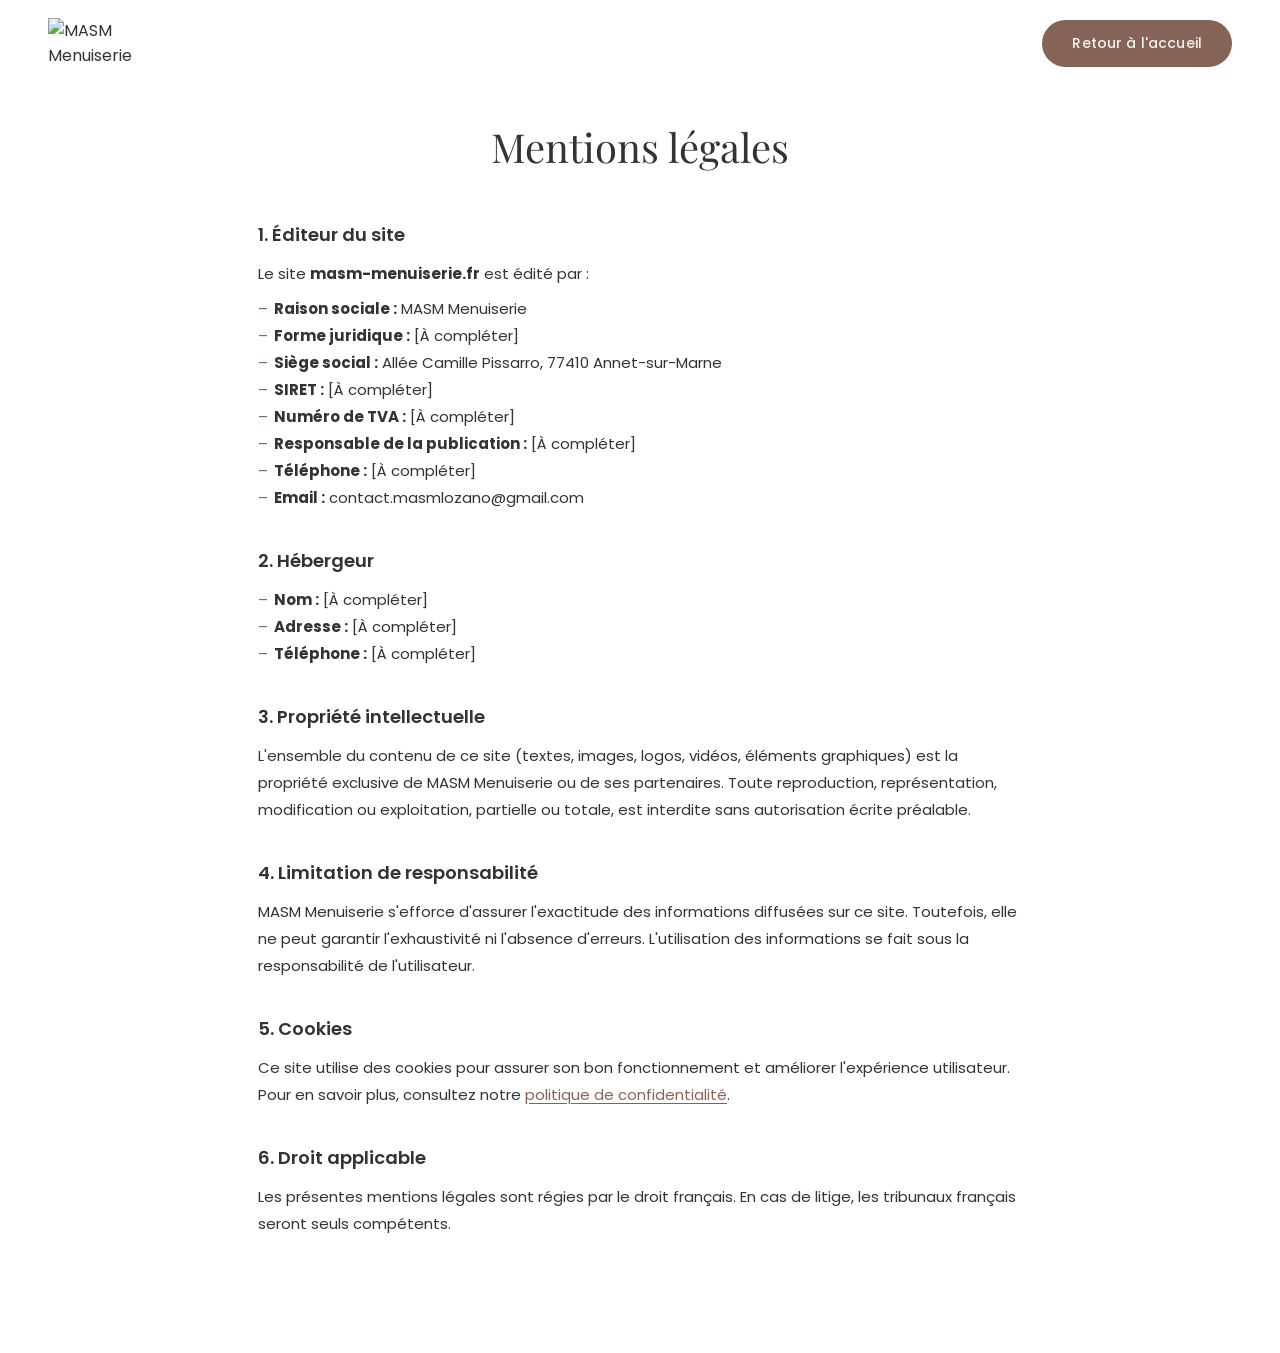
==== mentions-legales.html @ ef2b439e "Initial commit" ====
<!DOCTYPE html>
<html lang="fr">
<head>
  <meta charset="UTF-8">
  <meta name="viewport" content="width=device-width, initial-scale=1.0">
  <title>Mentions légales | MASM Menuiserie</title>
  <link rel="preconnect" href="https://fonts.googleapis.com">
  <link rel="preconnect" href="https://fonts.gstatic.com" crossorigin>
  <link href="https://fonts.googleapis.com/css2?family=Poppins:wght@300;400;500;600&family=Playfair+Display:ital,wght@0,400;0,500;0,600;1,400;1,500&display=swap" rel="stylesheet">
  <link rel="stylesheet" href="style.css">
  <link rel="stylesheet" href="legal.css">
</head>
<body>

  <header class="navbar">
    <nav class="navbar__inner">
      <a href="index.html" class="navbar__logo">
        <img src="assets/images/logo.png" alt="MASM Menuiserie">
      </a>
      <a href="index.html" class="navbar__cta">Retour à l'accueil</a>
    </nav>
  </header>

  <main class="legal">
    <h1 class="legal__title">Mentions légales</h1>

    <section class="legal__section">
      <h2>1. Éditeur du site</h2>
      <p>Le site <strong>masm-menuiserie.fr</strong> est édité par :</p>
      <ul>
        <li><strong>Raison sociale :</strong> MASM Menuiserie</li>
        <li><strong>Forme juridique :</strong> [À compléter]</li>
        <li><strong>Siège social :</strong> Allée Camille Pissarro, 77410 Annet-sur-Marne</li>
        <li><strong>SIRET :</strong> [À compléter]</li>
        <li><strong>Numéro de TVA :</strong> [À compléter]</li>
        <li><strong>Responsable de la publication :</strong> [À compléter]</li>
        <li><strong>Téléphone :</strong> [À compléter]</li>
        <li><strong>Email :</strong> contact.masmlozano@gmail.com</li>
      </ul>
    </section>

    <section class="legal__section">
      <h2>2. Hébergeur</h2>
      <ul>
        <li><strong>Nom :</strong> [À compléter]</li>
        <li><strong>Adresse :</strong> [À compléter]</li>
        <li><strong>Téléphone :</strong> [À compléter]</li>
      </ul>
    </section>

    <section class="legal__section">
      <h2>3. Propriété intellectuelle</h2>
      <p>L'ensemble du contenu de ce site (textes, images, logos, vidéos, éléments graphiques) est la propriété exclusive de MASM Menuiserie ou de ses partenaires. Toute reproduction, représentation, modification ou exploitation, partielle ou totale, est interdite sans autorisation écrite préalable.</p>
    </section>

    <section class="legal__section">
      <h2>4. Limitation de responsabilité</h2>
      <p>MASM Menuiserie s'efforce d'assurer l'exactitude des informations diffusées sur ce site. Toutefois, elle ne peut garantir l'exhaustivité ni l'absence d'erreurs. L'utilisation des informations se fait sous la responsabilité de l'utilisateur.</p>
    </section>

    <section class="legal__section">
      <h2>5. Cookies</h2>
      <p>Ce site utilise des cookies pour assurer son bon fonctionnement et améliorer l'expérience utilisateur. Pour en savoir plus, consultez notre <a href="politique-confidentialite.html">politique de confidentialité</a>.</p>
    </section>

    <section class="legal__section">
      <h2>6. Droit applicable</h2>
      <p>Les présentes mentions légales sont régies par le droit français. En cas de litige, les tribunaux français seront seuls compétents.</p>
    </section>
  </main>

</body>
</html>
---- style.css ----
/* ===== RESET ===== */
*,
*::before,
*::after {
  margin: 0;
  padding: 0;
  box-sizing: border-box;
}

:root {
  --white: #ffffff;
  --cream: #F7F1EB;
  --black: #333333;
  --brown-btn: #856457;
  --brown-btn-hover: #6f5349;
  --brown-dark: #333333;
  --font-body: 'Poppins', -apple-system, sans-serif;
  --font-heading: 'Playfair Display', Georgia, serif;
}

html {
  scroll-behavior: smooth;
}

body {
  font-family: var(--font-body);
  color: var(--black);
  background: var(--white);
  -webkit-font-smoothing: antialiased;
  -moz-osx-font-smoothing: grayscale;
  overflow-x: hidden;
}

a {
  text-decoration: none;
  color: inherit;
}

ul {
  list-style: none;
}

img {
  display: block;
  max-width: 100%;
  height: auto;
}

/* ===== LOGO SWAP ===== */
.logo-dark { display: none; }
.logo-default { display: block; }

body.dark-mode .logo-dark { display: block; }
body.dark-mode .logo-default { display: none; }

/* ===== ACCESSIBILITÉ GLOBALE ===== */

/* Skip link */
.skip-link {
  position: absolute;
  top: -100px;
  left: 24px;
  z-index: 10000;
  padding: 12px 24px;
  background: var(--brown-btn);
  color: var(--cream);
  font-family: var(--font-body);
  font-size: 14px;
  font-weight: 500;
  border-radius: 0 0 10px 10px;
  transition: top 0.3s ease;
}

.skip-link:focus {
  top: 0;
}

/* Focus visible global */
:focus-visible {
  outline: 2px solid var(--brown-btn);
  outline-offset: 3px;
  border-radius: 4px;
}

/* Reduced motion */
body.reduce-motion *,
body.reduce-motion *::before,
body.reduce-motion *::after {
  animation-duration: 0.01ms !important;
  animation-iteration-count: 1 !important;
  transition-duration: 0.01ms !important;
}

/* High contrast */
body.high-contrast {
  background: #000 !important;
  color: #fff !important;
}

body.high-contrast .navbar,
body.high-contrast .footer,
body.high-contrast .devis,
body.high-contrast .methode__card,
body.high-contrast .realisations__card,
body.high-contrast .devis__form,
body.high-contrast .avis__form {
  background: #111 !important;
  border: 1px solid #fff !important;
}

body.high-contrast p,
body.high-contrast h1,
body.high-contrast h2,
body.high-contrast h3,
body.high-contrast li,
body.high-contrast label,
body.high-contrast a:not(.navbar__cta):not(.hero__cta):not(.footer__cta):not(.avis__btn):not(.devis__form-btn) {
  color: #fff !important;
}

body.high-contrast .navbar__cta,
body.high-contrast .hero__cta,
body.high-contrast .footer__cta,
body.high-contrast .avis__btn,
body.high-contrast .devis__form-btn,
body.high-contrast .footer__social {
  background: #fff !important;
  color: #000 !important;
  border-color: #fff !important;
}

body.high-contrast .hero__overlay {
  background: rgba(0, 0, 0, 0.65) !important;
}

/* Dyslexia font */
body.dyslexia-font,
body.dyslexia-font p,
body.dyslexia-font h1,
body.dyslexia-font h2,
body.dyslexia-font h3,
body.dyslexia-font a,
body.dyslexia-font button,
body.dyslexia-font input,
body.dyslexia-font textarea,
body.dyslexia-font label {
  font-family: 'OpenDyslexic', sans-serif !important;
  letter-spacing: 0.04em;
  line-height: 1.85 !important;
  word-spacing: 0.08em;
}

/* Grayscale */
body.grayscale {
  filter: grayscale(100%);
}

/* Dark mode */
body.dark-mode {
  --white: #1c1c1c;
  --cream: #252525;
  --black: #e8e0d8;
  background: #1c1c1c;
  color: #e8e0d8;
}

body.dark-mode .navbar {
  background: #1c1c1c;
  border-bottom: 1px solid #333;
}

body.dark-mode .navbar__links a,
body.dark-mode .navbar__mobile-links a {
  color: #e8e0d8;
}

body.dark-mode .navbar__mobile {
  background: #1c1c1c;
  border-top-color: #333;
}

body.dark-mode .navbar__burger span {
  background: #e8e0d8;
}

body.dark-mode .hero__overlay {
  background: rgba(0, 0, 0, 0.55);
}

body.dark-mode .apropos,
body.dark-mode .realisations,
body.dark-mode .atelier,
body.dark-mode .avis,
body.dark-mode .methode {
  background: #1c1c1c;
}

body.dark-mode .devis {
  background: #252525;
}

body.dark-mode .realisations__card {
  background: #2d2d2d;
}

body.dark-mode .realisations__label {
  color: #e8e0d8;
}

body.dark-mode .methode__card {
  background: #2d2d2d;
}

body.dark-mode .methode__name,
body.dark-mode .methode__desc {
  color: #e8e0d8;
}

body.dark-mode .atelier__text {
  border-color: #444;
}

body.dark-mode .atelier__text p {
  color: #e8e0d8;
}

body.dark-mode .devis__form {
  background: #333;
  box-shadow: 0 4px 24px rgba(0, 0, 0, 0.3);
}

body.dark-mode .devis__form-group input,
body.dark-mode .avis__form-group input,
body.dark-mode .avis__form-group textarea {
  background: #2d2d2d;
  border-color: #444;
  color: #e8e0d8;
}

body.dark-mode .devis__form-group input::placeholder,
body.dark-mode .avis__form-group input::placeholder,
body.dark-mode .avis__form-group textarea::placeholder {
  color: #888;
}

body.dark-mode .devis__form-title,
body.dark-mode .devis__title,
body.dark-mode .devis__desc,
body.dark-mode .devis__form-group label,
body.dark-mode .avis__form-group label {
  color: #e8e0d8;
}

body.dark-mode .avis__form {
  background: #2d2d2d;
}

body.dark-mode .avis__author,
body.dark-mode .avis__message {
  color: #e8e0d8;
}

body.dark-mode .avis__empty p {
  color: #888;
}

body.dark-mode .footer {
  background: #161616;
  border-top: 1px solid #333;
}

body.dark-mode .footer__title,
body.dark-mode .footer__desc,
body.dark-mode .footer__nav a,
body.dark-mode .footer__bottom p {
  color: #e8e0d8;
}

body.dark-mode .footer__bottom {
  border-top-color: #333;
}

body.dark-mode .footer__legal a {
  color: #e8e0d8;
  opacity: 0.6;
}

body.dark-mode .section-title,
body.dark-mode .apropos__text p,
body.dark-mode .apropos__text strong {
  color: #e8e0d8;
}

body.dark-mode .a11y-widget__panel {
  background: #2d2d2d;
  border-left-color: var(--brown-btn);
}

body.dark-mode .a11y-widget__title,
body.dark-mode .a11y-widget__label {
  color: #e8e0d8;
}

body.dark-mode .a11y-widget__btn,
body.dark-mode .a11y-widget__option {
  background: #3a3a3a;
  border-color: #555;
  color: #e8e0d8;
}

body.dark-mode .a11y-widget__reset {
  background: #3a3a3a;
}

body.dark-mode .cookie-banner {
  background: #252525;
  box-shadow: 0 -4px 24px rgba(0, 0, 0, 0.4);
}

body.dark-mode .cookie-banner p {
  color: #e8e0d8;
}

/* Hero : toujours blanc quel que soit le mode */
body.dark-mode .hero__title,
body.dark-mode .hero__subtitle,
body.dark-mode .hero__scroll {
  color: #ffffff !important;
}

/* Boutons : forcer texte clair en dark mode */
body.dark-mode .navbar__cta,
body.dark-mode .hero__cta,
body.dark-mode .footer__cta,
body.dark-mode .avis__btn,
body.dark-mode .devis__form-btn,
body.dark-mode .avis__form-submit,
body.dark-mode .navbar__mobile-cta,
body.dark-mode .footer__social,
body.dark-mode .back-to-top,
body.dark-mode .a11y-widget__toggle,
body.dark-mode .cookie-banner__accept {
  color: #F7F1EB !important;
}

body.dark-mode .cookie-banner__refuse {
  color: #F7F1EB !important;
  border-color: #F7F1EB !important;
}

body.dark-mode .cookie-banner__refuse:hover {
  background: #F7F1EB !important;
  color: #856457 !important;
}

/* prefers-reduced-motion natif */
@media (prefers-reduced-motion: reduce) {
  *, *::before, *::after {
    animation-duration: 0.01ms !important;
    transition-duration: 0.01ms !important;
  }
}

/* ===== PANNEAU ACCESSIBILITÉ ===== */
.a11y-widget {
  position: fixed;
  left: 0;
  top: 50%;
  transform: translateY(-50%);
  z-index: 9000;
  display: flex;
  align-items: flex-start;
}

.a11y-widget__toggle {
  width: 44px;
  height: 44px;
  border-radius: 0 10px 10px 0;
  border: none;
  background: var(--brown-btn);
  color: var(--cream);
  cursor: pointer;
  display: flex;
  align-items: center;
  justify-content: center;
  transition: background 0.25s ease, width 0.25s ease;
  flex-shrink: 0;
  box-shadow: 2px 0 12px rgba(0,0,0,0.15);
}

.a11y-widget__toggle:hover {
  background: var(--brown-btn-hover);
  width: 50px;
}

.a11y-widget__panel {
  background: var(--white);
  border-radius: 0 12px 12px 0;
  padding: 24px 20px;
  box-shadow: 4px 0 24px rgba(0,0,0,0.12);
  min-width: 220px;
  display: none;
  border-left: 3px solid var(--brown-btn);
}

.a11y-widget__panel.open {
  display: block;
}

.a11y-widget__title {
  font-family: var(--font-heading);
  font-size: 18px;
  font-weight: 500;
  color: var(--black);
  margin-bottom: 20px;
  padding-bottom: 12px;
  border-bottom: 1px solid #e8e0d8;
}

.a11y-widget__group {
  margin-bottom: 20px;
}

.a11y-widget__label {
  display: block;
  font-size: 12px;
  font-weight: 600;
  color: #888;
  text-transform: uppercase;
  letter-spacing: 0.08em;
  margin-bottom: 10px;
}

.a11y-widget__row {
  display: flex;
  gap: 8px;
}

.a11y-widget__btn {
  flex: 1;
  padding: 8px;
  border: 1.5px solid #d9d0c8;
  border-radius: 8px;
  background: var(--white);
  color: var(--black);
  font-family: var(--font-body);
  font-weight: 600;
  cursor: pointer;
  transition: all 0.2s ease;
}

.a11y-widget__btn:hover {
  border-color: var(--brown-btn);
  color: var(--brown-btn);
}

.a11y-widget__option {
  display: flex;
  align-items: center;
  gap: 10px;
  width: 100%;
  padding: 10px 12px;
  margin-bottom: 8px;
  border: 1.5px solid #d9d0c8;
  border-radius: 8px;
  background: var(--white);
  color: var(--black);
  font-family: var(--font-body);
  font-size: 13px;
  font-weight: 500;
  cursor: pointer;
  transition: all 0.2s ease;
  text-align: left;
}

.a11y-widget__option:hover {
  border-color: var(--brown-btn);
  color: var(--brown-btn);
}

.a11y-widget__option.active {
  background: var(--brown-btn);
  color: var(--cream);
  border-color: var(--brown-btn);
}

.a11y-widget__option.active svg {
  stroke: var(--cream);
}

.a11y-widget__reset {
  width: 100%;
  padding: 10px;
  border: none;
  border-radius: 8px;
  background: #f0e8e2;
  color: var(--brown-btn);
  font-family: var(--font-body);
  font-size: 13px;
  font-weight: 500;
  cursor: pointer;
  margin-top: 4px;
  transition: background 0.2s ease;
}

.a11y-widget__reset:hover {
  background: #e5d8cf;
}

/* ===== LOADER ===== */
.loader {
  position: fixed;
  inset: 0;
  z-index: 9999;
  background: var(--cream);
  display: flex;
  align-items: center;
  justify-content: center;
  overflow: hidden;
}

.loader.split .loader__left,
.loader.split .loader__right {
  transition: transform 1s cubic-bezier(0.76, 0, 0.24, 1);
}

.loader.split .loader__left {
  transform: translateX(-100%);
}

.loader.split .loader__right {
  transform: translateX(100%);
}

.loader.gone {
  visibility: hidden;
  pointer-events: none;
}

.loader__left,
.loader__right {
  position: absolute;
  top: 0;
  width: 50%;
  height: 100%;
  background: var(--cream);
  z-index: 2;
}

.loader__left { left: 0; }
.loader__right { right: 0; }

.loader__logo {
  position: relative;
  z-index: 3;
  width: 160px;
  height: auto;
  animation: loaderPulse 1.6s ease-in-out infinite;
}

.loader.split .loader__logo {
  animation: loaderLogoOut 0.6s ease forwards;
}

@keyframes loaderPulse {
  0%, 100% { opacity: 0.4; transform: scale(1); }
  50% { opacity: 1; transform: scale(1.05); }
}

@keyframes loaderLogoOut {
  to {
    opacity: 0;
    transform: scale(0.8);
  }
}

/* ===== REVEAL ANIMATIONS ===== */
.reveal {
  opacity: 0;
  transform: translateY(30px);
  transition: opacity 1s cubic-bezier(0.25, 0.46, 0.45, 0.94), transform 1s cubic-bezier(0.25, 0.46, 0.45, 0.94);
}

.reveal.visible {
  opacity: 1;
  transform: translateY(0);
}

.reveal-delay-1 { transition-delay: 0.2s; }
.reveal-delay-2 { transition-delay: 0.4s; }
.reveal-delay-3 { transition-delay: 0.6s; }

.reveal-line {
  opacity: 0;
  width: 0 !important;
  transition: opacity 0.8s ease, width 1.2s cubic-bezier(0.25, 0.46, 0.45, 0.94);
}

.reveal-line.visible {
  opacity: 1;
  width: 100% !important;
  max-width: 380px;
}

/* ===== NAVBAR ===== */
.navbar {
  position: fixed;
  top: 0;
  left: 0;
  right: 0;
  z-index: 100;
  background: var(--white);
  transition: box-shadow 0.4s ease, padding 0.4s ease;
}

.navbar.scrolled {
  box-shadow: 0 1px 20px rgba(0, 0, 0, 0.06);
}

.navbar__inner {
  max-width: 1320px;
  margin: 0 auto;
  display: flex;
  align-items: center;
  justify-content: space-between;
  padding: 18px 48px;
}

.navbar__logo {
  flex-shrink: 0;
}

.navbar__logo img {
  width: 108px;
  height: auto;
  object-fit: contain;
}

.navbar__links {
  display: flex;
  align-items: center;
  gap: 44px;
}

.navbar__links a {
  font-size: 15px;
  font-weight: 500;
  color: var(--brown-dark);
  letter-spacing: 0.01em;
  transition: color 0.25s ease;
  position: relative;
}

.navbar__links a::after {
  content: '';
  position: absolute;
  left: 0;
  bottom: -4px;
  width: 0;
  height: 1.5px;
  background: var(--brown-btn);
  transition: width 0.25s ease;
}

.navbar__links a:hover {
  color: #856457;
}

.navbar__links a:hover::after {
  width: 100%;
}

.navbar__cta {
  display: inline-flex;
  align-items: center;
  justify-content: center;
  padding: 13px 30px;
  border-radius: 100px;
  background: var(--brown-btn);
  color: var(--cream);
  font-size: 14px;
  font-weight: 500;
  letter-spacing: 0.01em;
  transition: background 0.25s ease;
  white-space: nowrap;
}

.navbar__cta:hover {
  background: var(--brown-btn-hover);
}

/* Burger */
.navbar__burger {
  display: none;
  flex-direction: column;
  gap: 5px;
  padding: 8px;
  background: none;
  border: none;
  cursor: pointer;
}

.navbar__burger span {
  display: block;
  width: 24px;
  height: 2px;
  background: var(--brown-dark);
  border-radius: 2px;
  transition: transform 0.3s ease, opacity 0.3s ease;
}

.navbar__burger.active span:nth-child(1) {
  transform: translateY(7px) rotate(45deg);
}

.navbar__burger.active span:nth-child(2) {
  opacity: 0;
}

.navbar__burger.active span:nth-child(3) {
  transform: translateY(-7px) rotate(-45deg);
}

/* Mobile menu */
.navbar__mobile {
  display: none;
  padding: 32px 48px 40px;
  border-top: 1px solid rgba(0, 0, 0, 0.06);
  background: var(--white);
}

.navbar__mobile.active {
  display: block;
}

.navbar__mobile-links {
  display: flex;
  flex-direction: column;
  gap: 28px;
}

.navbar__mobile-links a {
  font-size: 16px;
  font-weight: 500;
  color: var(--brown-dark);
}

.navbar__mobile-cta {
  display: flex;
  align-items: center;
  justify-content: center;
  width: 100%;
  margin-top: 32px;
  padding: 15px 30px;
  border-radius: 100px;
  background: var(--brown-btn);
  color: var(--cream);
  font-size: 15px;
  font-weight: 500;
}

/* ===== HERO ===== */
.hero {
  position: relative;
  display: flex;
  align-items: center;
  justify-content: center;
  height: 100vh;
  height: 100dvh;
  overflow: hidden;
}

.hero__bg {
  position: absolute;
  inset: 0;
  background-image: url('assets/images/hero-bg.jpg');
  background-size: cover;
  background-position: center;
  background-repeat: no-repeat;
  will-change: transform;
  transform: translateZ(0);
  height: 120%;
  top: -10%;
}

.hero__overlay {
  position: absolute;
  inset: 0;
  background: rgba(0, 0, 0, 0.40);
}

.hero__content {
  position: relative;
  z-index: 2;
  text-align: center;
  max-width: 1100px;
  padding: 0 40px;
  padding-top: 88px;
}

.hero__title {
  font-family: var(--font-heading);
  font-size: 48px;
  font-weight: 400;
  font-style: normal;
  line-height: 1.18;
  color: var(--white);
  letter-spacing: -0.01em;
  white-space: nowrap;
}

.hero__subtitle {
  margin-top: 22px;
  font-size: 16px;
  font-weight: 400;
  line-height: 1.75;
  color: rgba(255, 255, 255, 0.88);
  letter-spacing: 0.005em;
}

.hero__cta {
  display: inline-flex;
  align-items: center;
  gap: 10px;
  margin-top: 30px;
  padding: 15px 30px;
  border-radius: 100px;
  background: var(--brown-btn);
  color: var(--cream);
  font-size: 15px;
  font-weight: 500;
  letter-spacing: 0.01em;
  transition: background 0.25s ease;
}

.hero__cta:hover {
  background: var(--brown-btn-hover);
}

.hero__cta svg {
  transition: transform 0.25s ease;
}

.hero__cta:hover svg {
  transform: translateX(4px);
}

/* Scroll indicator */
.hero__scroll {
  position: absolute;
  bottom: 36px;
  left: 50%;
  transform: translateX(-50%);
  z-index: 2;
  color: var(--white);
  opacity: 0.7;
  animation: scrollBounce 2s ease-in-out infinite;
  transition: opacity 0.25s ease;
}

.hero__scroll:hover {
  opacity: 1;
}

@keyframes scrollBounce {
  0%, 100% {
    transform: translateX(-50%) translateY(0);
  }
  50% {
    transform: translateX(-50%) translateY(8px);
  }
}

/* ===== SECTION TITLE ===== */
.section-title {
  font-family: var(--font-heading);
  font-size: 40px;
  font-weight: 400;
  font-style: normal;
  color: var(--brown-dark);
  text-align: center;
  letter-spacing: -0.01em;
  margin-bottom: 48px;
}

/* ===== À PROPOS ===== */
.apropos {
  max-width: 1200px;
  margin: 0 auto;
  padding: 100px 48px 80px;
}

.apropos__text {
  max-width: 1100px;
  margin: 0 auto;
}

.apropos__text p {
  font-size: 16.5px;
  line-height: 1.85;
  color: var(--black);
  letter-spacing: 0.005em;
}

.apropos__text p + p {
  margin-top: 28px;
}

.apropos__text strong {
  font-weight: 600;
}

/* ===== RÉALISATIONS ===== */
.realisations {
  padding: 60px 48px 100px;
}

.realisations__grid {
  display: grid;
  grid-template-columns: repeat(4, 1fr);
  gap: 28px;
  max-width: 1320px;
  margin: 0 auto;
}

.realisations__card {
  display: block;
  border-radius: 12px;
  overflow: hidden;
  background: var(--cream);
  text-decoration: none;
  transition: transform 0.6s cubic-bezier(0.25, 0.46, 0.45, 0.94), box-shadow 0.6s ease;
}

.realisations__card:hover {
  transform: translateY(-3px);
  box-shadow: 0 8px 30px rgba(0, 0, 0, 0.08);
}

.realisations__img {
  aspect-ratio: 4 / 3;
  overflow: hidden;
}

.realisations__img img {
  width: 100%;
  height: 100%;
  object-fit: cover;
  transition: transform 1.2s cubic-bezier(0.25, 0.46, 0.45, 0.94);
}

.realisations__card:hover .realisations__img img {
  transform: scale(1.03);
}

.realisations__label {
  padding: 20px 16px;
  text-align: center;
  font-family: var(--font-body);
  font-size: 20px;
  font-weight: 500;
  color: var(--black);
}

/* ===== AVIS ===== */
.avis {
  padding: 80px 48px 100px;
  text-align: center;
}

.avis__carousel {
  position: relative;
  max-width: 1320px;
  margin: 0 auto 48px;
  padding: 0 60px;
}

.avis__list-wrapper {
  overflow: hidden;
}

.avis__list {
  display: flex;
  gap: 32px;
  transition: transform 0.4s ease;
}

.avis__empty {
  width: 100%;
  padding: 60px 20px;
  text-align: center;
}

.avis__empty p {
  font-size: 16px;
  color: #999;
  line-height: 1.7;
}

.avis__card {
  flex: 0 0 calc(33.333% - 22px);
  position: relative;
  text-align: left;
  padding: 32px 28px;
}

.avis__card::after {
  content: '\201D';
  position: absolute;
  top: 20px;
  right: 24px;
  font-family: Georgia, serif;
  font-size: 64px;
  color: #d4c8be;
  line-height: 1;
}

.avis__author {
  font-family: var(--font-body);
  font-size: 16px;
  font-weight: 600;
  color: var(--black);
  margin-bottom: 8px;
}

.avis__stars {
  display: flex;
  gap: 2px;
  margin-bottom: 16px;
}

.avis__stars span {
  font-size: 20px;
  color: #e5a100;
}

.avis__stars span.empty {
  color: #d9d0c8;
}

.avis__message {
  font-size: 15px;
  line-height: 1.7;
  color: var(--black);
}

/* Arrows */
.avis__arrow {
  position: absolute;
  top: 50%;
  transform: translateY(-50%);
  width: 44px;
  height: 44px;
  border-radius: 50%;
  border: none;
  background: var(--brown-btn);
  color: var(--cream);
  cursor: pointer;
  display: flex;
  align-items: center;
  justify-content: center;
  transition: background 0.25s ease;
  z-index: 2;
  flex-shrink: 0;
}

.avis__arrow:hover {
  background: var(--brown-btn-hover);
}

.avis__arrow--left {
  left: 0;
}

.avis__arrow--right {
  right: 0;
}

/* CTA */
.avis__btn {
  display: inline-flex;
  align-items: center;
  justify-content: center;
  padding: 15px 40px;
  border-radius: 100px;
  border: none;
  background: var(--brown-btn);
  color: var(--cream);
  font-family: var(--font-body);
  font-size: 15px;
  font-weight: 500;
  cursor: pointer;
  transition: background 0.25s ease;
}

.avis__btn:hover {
  background: var(--brown-btn-hover);
}

/* Form */
.avis__form-wrapper {
  max-width: 600px;
  margin: 32px auto 0;
}

.avis__form {
  background: var(--cream);
  border-radius: 16px;
  padding: 36px 32px;
  text-align: left;
}

.avis__form-row {
  display: flex;
  gap: 20px;
}

.avis__form-group {
  flex: 1;
  margin-bottom: 20px;
}

.avis__form-group label {
  display: block;
  font-size: 14px;
  font-weight: 500;
  color: var(--black);
  margin-bottom: 8px;
}

.avis__form-group input,
.avis__form-group textarea {
  width: 100%;
  padding: 14px 16px;
  border: 1px solid #d9d0c8;
  border-radius: 10px;
  font-family: var(--font-body);
  font-size: 14px;
  color: var(--black);
  background: var(--white);
  outline: none;
  resize: vertical;
  transition: border-color 0.25s ease;
}

.avis__form-group input:focus,
.avis__form-group textarea:focus {
  border-color: var(--brown-btn);
}

.avis__form-group input::placeholder,
.avis__form-group textarea::placeholder {
  color: #a8a09a;
}

.avis__stars-input {
  display: flex;
  gap: 4px;
  padding-top: 8px;
}

.avis__stars-input span {
  font-size: 28px;
  color: #d9d0c8;
  cursor: pointer;
  transition: color 0.15s ease;
}

.avis__stars-input span.active {
  color: #e5a100;
}

.avis__form-submit {
  width: 100%;
  padding: 14px;
  border: none;
  border-radius: 10px;
  background: var(--brown-btn);
  color: var(--cream);
  font-family: var(--font-body);
  font-size: 15px;
  font-weight: 500;
  cursor: pointer;
  transition: background 0.25s ease;
}

.avis__form-submit:hover {
  background: var(--brown-btn-hover);
}

/* ===== MÉTHODE ===== */
.methode {
  background: var(--white);
  padding: 80px 48px 100px;
}

.methode__grid {
  display: grid;
  grid-template-columns: repeat(3, 1fr);
  gap: 28px;
  max-width: 1320px;
  margin: 0 auto;
}

.methode__card {
  background: var(--cream);
  border-radius: 16px;
  overflow: hidden;
}

.methode__img {
  overflow: hidden;
}

.methode__img img {
  width: 100%;
  height: auto;
  display: block;
}

.methode__body {
  padding: 28px 24px 36px;
  text-align: center;
}

.methode__number {
  display: block;
  font-family: var(--font-heading);
  font-size: 42px;
  font-weight: 400;
  color: #b8a08e;
  margin-bottom: 10px;
}

.methode__name {
  font-family: var(--font-body);
  font-size: 17px;
  font-weight: 600;
  color: var(--black);
  margin-bottom: 14px;
}

.methode__desc {
  font-size: 14.5px;
  line-height: 1.75;
  color: #555;
}

/* ===== DEVIS ===== */
.devis {
  background: var(--cream);
  padding: 100px 48px;
}

.devis__inner {
  display: flex;
  align-items: center;
  gap: 60px;
  max-width: 1320px;
  margin: 0 auto;
}

.devis__left {
  flex: 1;
}

.devis__title {
  font-family: var(--font-heading);
  font-size: 36px;
  font-weight: 400;
  color: var(--black);
  line-height: 1.2;
}

.devis__line {
  width: 100%;
  max-width: 380px;
  height: 2px;
  background: var(--brown-btn);
  margin-top: 24px;
}

.devis__desc {
  margin-top: 28px;
  font-size: 16px;
  line-height: 1.8;
  color: var(--black);
}

.devis__right {
  flex: 0 0 50%;
  max-width: 50%;
}

.devis__form {
  background: var(--white);
  border-radius: 16px;
  padding: 44px 40px;
  box-shadow: 0 4px 24px rgba(0, 0, 0, 0.06);
}

.devis__form-title {
  font-family: var(--font-heading);
  font-size: 28px;
  font-weight: 600;
  color: var(--black);
  margin-bottom: 28px;
}

.devis__form-row {
  display: flex;
  gap: 20px;
}

.devis__form-group {
  flex: 1;
  margin-bottom: 20px;
}

.devis__form-group label {
  display: block;
  font-size: 14px;
  font-weight: 500;
  color: var(--black);
  margin-bottom: 8px;
}

.devis__form-group input {
  width: 100%;
  padding: 14px 16px;
  border: 1px solid #d9d0c8;
  border-radius: 10px;
  font-family: var(--font-body);
  font-size: 14px;
  color: var(--black);
  background: var(--white);
  outline: none;
  transition: border-color 0.25s ease;
}

.devis__form-group input::placeholder {
  color: #a8a09a;
}

.devis__form-group input:focus {
  border-color: var(--brown-btn);
}

.devis__form-btn {
  width: 100%;
  padding: 16px;
  border: none;
  border-radius: 100px;
  background: var(--brown-btn);
  color: var(--cream);
  font-family: var(--font-body);
  font-size: 16px;
  font-weight: 500;
  cursor: pointer;
  transition: background 0.25s ease;
  margin-top: 4px;
}

.devis__form-btn:hover {
  background: var(--brown-btn-hover);
}

.devis__form-success {
  text-align: center;
  margin-top: 16px;
  font-size: 14px;
  color: #4a7c59;
  font-weight: 500;
}

/* ===== L'ATELIER ===== */
.atelier {
  padding: 80px 48px 100px;
}

.atelier__inner {
  display: flex;
  align-items: center;
  gap: 64px;
  max-width: 1320px;
  margin: 0 auto;
}

.atelier__image {
  flex: 0 0 52%;
  max-width: 52%;
}

.atelier__image img {
  width: 100%;
  height: auto;
  display: block;
  border-radius: 62% 38% 44% 56% / 48% 32% 68% 52%;
  transition: border-radius 3s cubic-bezier(0.25, 0.46, 0.45, 0.94);
}

.atelier__image:hover img {
  border-radius: 38% 62% 56% 44% / 52% 68% 32% 48%;
}

.atelier__text {
  flex: 1;
  border-top: 1px solid #d9d0c8;
  border-bottom: 1px solid #d9d0c8;
  padding: 40px 0;
}

.atelier__text p {
  font-size: 16px;
  line-height: 1.85;
  color: var(--black);
}

.atelier__text strong {
  font-weight: 600;
}

/* ===== FOOTER ===== */
.footer {
  background: var(--cream);
  padding: 80px 48px 60px;
}

.footer__inner {
  display: grid;
  grid-template-columns: 1.2fr 0.8fr 1.2fr 0.8fr;
  gap: 48px;
  max-width: 1320px;
  margin: 0 auto;
  text-align: center;
}

.footer__logo {
  width: 140px;
  height: auto;
  margin: 0 auto 24px;
}

.footer__desc {
  font-size: 14px;
  line-height: 1.7;
  color: var(--black);
  opacity: 0.7;
  margin-bottom: 28px;
}

.footer__cta {
  display: inline-flex;
  align-items: center;
  justify-content: center;
  padding: 12px 28px;
  border-radius: 100px;
  border: 1.5px solid var(--brown-btn);
  background: var(--brown-btn);
  color: var(--cream);
  font-family: var(--font-body);
  font-size: 14px;
  font-weight: 500;
  transition: background 0.25s ease, border-color 0.25s ease;
}

.footer__cta:hover {
  background: var(--brown-btn-hover);
  border-color: var(--brown-btn-hover);
}

.footer__title {
  font-family: var(--font-heading);
  font-size: 22px;
  font-weight: 500;
  color: var(--black);
  margin-bottom: 28px;
}

.footer__nav ul {
  display: flex;
  flex-direction: column;
  align-items: center;
  gap: 16px;
}

.footer__nav a {
  font-size: 15px;
  color: var(--black);
  text-decoration: underline;
  text-underline-offset: 3px;
  transition: color 0.25s ease;
}

.footer__nav a:hover {
  color: var(--brown-btn);
}

.footer__map iframe {
  width: 100%;
  height: 160px;
  border: 0;
  border-radius: 10px;
}

.footer__socials {
  display: flex;
  justify-content: center;
  gap: 16px;
}

.footer__social {
  display: flex;
  align-items: center;
  justify-content: center;
  width: 52px;
  height: 52px;
  border-radius: 50%;
  background: var(--brown-btn);
  color: var(--cream);
  transition: background 0.25s ease;
}

.footer__social:hover {
  background: var(--brown-btn-hover);
}

/* Footer bottom */
.footer__bottom {
  max-width: 1320px;
  margin: 48px auto 0;
  padding-top: 28px;
  border-top: 1px solid rgba(0, 0, 0, 0.1);
  display: flex;
  justify-content: space-between;
  align-items: center;
}

.footer__bottom p {
  font-size: 13px;
  color: var(--black);
  opacity: 0.5;
}

.footer__legal {
  display: flex;
  gap: 8px;
  align-items: center;
}

.footer__legal a {
  font-size: 13px;
  color: var(--black);
  opacity: 0.5;
  text-decoration: underline;
  text-underline-offset: 2px;
  transition: opacity 0.25s ease;
}

.footer__legal a:hover {
  opacity: 1;
}

.footer__legal span {
  font-size: 13px;
  color: var(--black);
  opacity: 0.3;
}

/* ===== BACK TO TOP ===== */
.back-to-top {
  position: fixed;
  bottom: 32px;
  right: 32px;
  z-index: 90;
  width: 48px;
  height: 48px;
  border-radius: 50%;
  background: var(--brown-btn);
  color: var(--cream);
  display: flex;
  align-items: center;
  justify-content: center;
  opacity: 0;
  pointer-events: none;
  transition: opacity 0.3s ease, background 0.25s ease;
}

.back-to-top.visible {
  opacity: 1;
  pointer-events: auto;
}

.back-to-top:hover {
  background: var(--brown-btn-hover);
}

/* ===== COOKIE BANNER ===== */
.cookie-banner {
  position: fixed;
  bottom: 0;
  left: 0;
  right: 0;
  z-index: 200;
  background: var(--white);
  box-shadow: 0 -4px 24px rgba(0, 0, 0, 0.1);
  padding: 20px 48px;
  display: flex;
  align-items: center;
  justify-content: space-between;
  gap: 24px;
}

.cookie-banner.hidden {
  display: none;
}

.cookie-banner p {
  font-size: 14px;
  line-height: 1.6;
  color: var(--black);
  flex: 1;
}

.cookie-banner a {
  color: #856457;
  text-decoration: underline;
  text-underline-offset: 2px;
}

.cookie-banner__actions {
  display: flex;
  gap: 12px;
  flex-shrink: 0;
}

.cookie-banner__accept {
  padding: 10px 24px;
  border: none;
  border-radius: 100px;
  background: var(--brown-btn);
  color: var(--cream);
  font-family: var(--font-body);
  font-size: 14px;
  font-weight: 500;
  cursor: pointer;
  transition: background 0.25s ease;
}

.cookie-banner__accept:hover {
  background: var(--brown-btn-hover);
}

.cookie-banner__refuse {
  padding: 10px 24px;
  border: 1.5px solid var(--brown-btn);
  border-radius: 100px;
  background: transparent;
  color: var(--brown-btn);
  font-family: var(--font-body);
  font-size: 14px;
  font-weight: 500;
  cursor: pointer;
  transition: background 0.25s ease, color 0.25s ease;
}

.cookie-banner__refuse:hover {
  background: var(--brown-btn);
  color: var(--cream);
}

/* ===== RESPONSIVE — TABLETTE (1080px) ===== */
@media (max-width: 1080px) {
  .navbar__links { display: none; }
  .navbar__cta { display: none; }
  .navbar__burger { display: flex; }

  .hero__title { font-size: 40px; }

  .realisations__grid {
    grid-template-columns: repeat(2, 1fr);
    gap: 20px;
  }

  .atelier__inner { gap: 40px; }
  .atelier__image { flex: 0 0 48%; max-width: 48%; }

  .methode__grid {
    gap: 20px;
  }

  .footer__inner {
    grid-template-columns: 1fr 1fr;
    gap: 40px;
  }

  .avis__card {
    flex: 0 0 calc(50% - 16px);
  }
}

/* ===== RESPONSIVE — TABLETTE PETITE (768px) ===== */
@media (max-width: 768px) {
  /* Navbar */
  .navbar__inner { padding: 14px 24px; }
  .navbar__mobile { padding: 28px 24px 36px; }
  .navbar__logo img { width: 90px; }

  /* Hero */
  .hero__content { padding: 0 24px; padding-top: 70px; }
  .hero__title { font-size: 32px; white-space: normal; }
  .hero__subtitle { font-size: 15px; }
  .hero__cta { font-size: 14px; padding: 13px 24px; }
  .hero__scroll { bottom: 24px; }

  /* Sections */
  .section-title { font-size: 30px; margin-bottom: 32px; }

  .apropos { padding: 64px 24px 56px; }
  .apropos__text p { font-size: 15px; line-height: 1.75; }

  /* Réalisations */
  .realisations { padding: 48px 24px 64px; }
  .realisations__grid { gap: 16px; }
  .realisations__label { font-size: 16px; padding: 14px 12px; }

  /* Atelier */
  .atelier { padding: 56px 24px 64px; }
  .atelier__inner { flex-direction: column; gap: 36px; }
  .atelier__image { flex: none; max-width: 80%; margin: 0 auto; }
  .atelier__text { padding: 28px 0; }
  .atelier__text p { font-size: 15px; }

  /* Devis */
  .devis { padding: 56px 24px; }
  .devis__inner { flex-direction: column; gap: 36px; }
  .devis__right { flex: none; max-width: 100%; width: 100%; }
  .devis__title { font-size: 28px; }
  .devis__desc { font-size: 15px; }
  .devis__form { padding: 28px 24px; }
  .devis__form-title { font-size: 24px; margin-bottom: 20px; }
  .devis__form-row { flex-direction: column; gap: 0; }
  .devis__line { max-width: 100%; }

  /* Méthode */
  .methode { padding: 56px 24px 64px; }
  .methode__grid {
    grid-template-columns: 1fr;
    gap: 24px;
    max-width: 480px;
    margin: 0 auto;
  }

  /* Avis */
  .avis { padding: 56px 24px 64px; }
  .avis__card { flex: 0 0 calc(100% - 16px); }
  .avis__form-wrapper { margin: 24px 16px 0; }
  .avis__form { padding: 24px 20px; }
  .avis__form-row { flex-direction: column; gap: 0; }
  .avis__arrow { width: 38px; height: 38px; }

  /* Footer */
  .footer { padding: 56px 24px 40px; }
  .footer__inner { grid-template-columns: 1fr 1fr; gap: 36px; }
  .footer__logo { width: 120px; }
  .footer__title { font-size: 20px; margin-bottom: 20px; }
  .footer__bottom { flex-direction: column; gap: 8px; text-align: center; }

  /* Cookie / Back to top */
  .cookie-banner { flex-direction: column; padding: 16px 24px; text-align: center; gap: 16px; }
  .back-to-top { width: 42px; height: 42px; bottom: 24px; right: 24px; }
}

/* ===== RESPONSIVE — MOBILE (480px) ===== */
@media (max-width: 480px) {
  /* Hero */
  .hero__title { font-size: 26px; }
  .hero__subtitle { font-size: 13px; line-height: 1.7; }
  .hero__cta { font-size: 13px; padding: 12px 22px; gap: 8px; }
  .hero__cta svg { width: 16px; height: 16px; }

  /* Sections */
  .section-title { font-size: 26px; margin-bottom: 28px; }

  .apropos { padding: 48px 20px 44px; }
  .apropos__text p { font-size: 14px; }

  /* Réalisations */
  .realisations { padding: 40px 20px 56px; }
  .realisations__grid { grid-template-columns: 1fr; gap: 20px; }
  .realisations__label { font-size: 17px; padding: 16px 12px; }

  /* Atelier */
  .atelier { padding: 48px 20px 56px; }
  .atelier__image { max-width: 100%; }

  /* Devis */
  .devis { padding: 48px 20px; }
  .devis__title { font-size: 24px; }
  .devis__form { padding: 24px 20px; }
  .devis__form-title { font-size: 22px; }

  /* Méthode */
  .methode { padding: 48px 20px 56px; }
  .methode__body { padding: 24px 20px 28px; }
  .methode__number { font-size: 36px; }
  .methode__name { font-size: 16px; }
  .methode__desc { font-size: 13.5px; }

  /* Avis */
  .avis { padding: 48px 20px 56px; }
  .avis__btn { padding: 13px 32px; font-size: 14px; }
  .avis__arrow--left { left: 0; }
  .avis__arrow--right { right: 0; }

  /* Footer */
  .footer { padding: 48px 20px 36px; }
  .footer__inner { grid-template-columns: 1fr; gap: 32px; }
  .footer__logo { width: 110px; }
  .footer__desc { font-size: 13px; }
  .footer__cta { font-size: 13px; padding: 10px 24px; }
  .footer__title { font-size: 18px; margin-bottom: 16px; }
  .footer__nav a { font-size: 14px; }
  .footer__nav ul { gap: 12px; }
  .footer__social { width: 46px; height: 46px; }
  .footer__social svg { width: 18px; height: 18px; }
  .footer__map iframe { height: 140px; }
  .footer__bottom { margin-top: 32px; padding-top: 20px; }
  .footer__legal a, .footer__bottom p { font-size: 12px; }

  /* Cookie */
  .cookie-banner { padding: 16px 20px; }
  .cookie-banner p { font-size: 13px; }
  .cookie-banner__accept, .cookie-banner__refuse { padding: 8px 20px; font-size: 13px; }
  .back-to-top { width: 38px; height: 38px; bottom: 20px; right: 16px; }
  .back-to-top svg { width: 16px; height: 16px; }
}
---- legal.css ----
.legal {
  max-width: 860px;
  margin: 0 auto;
  padding: 120px 48px 80px;
}

.legal__title {
  font-family: var(--font-heading);
  font-size: 40px;
  font-weight: 400;
  color: var(--black);
  margin-bottom: 48px;
  text-align: center;
}

.legal__section {
  margin-bottom: 36px;
}

.legal__section h2 {
  font-family: var(--font-body);
  font-size: 18px;
  font-weight: 600;
  color: var(--black);
  margin-bottom: 12px;
}

.legal__section p {
  font-size: 15px;
  line-height: 1.8;
  color: var(--black);
  margin-bottom: 8px;
}

.legal__section ul {
  list-style: none;
  padding: 0;
  margin-bottom: 8px;
}

.legal__section li {
  font-size: 15px;
  line-height: 1.8;
  color: var(--black);
  padding-left: 16px;
  position: relative;
}

.legal__section li::before {
  content: '–';
  position: absolute;
  left: 0;
  color: #856457;
}

.legal__section a {
  color: #856457;
  text-decoration: underline;
  text-underline-offset: 3px;
}

.legal__section a:hover {
  color: #6f5349;
}

@media (max-width: 768px) {
  .legal {
    padding: 100px 24px 60px;
  }

  .legal__title {
    font-size: 30px;
  }
}
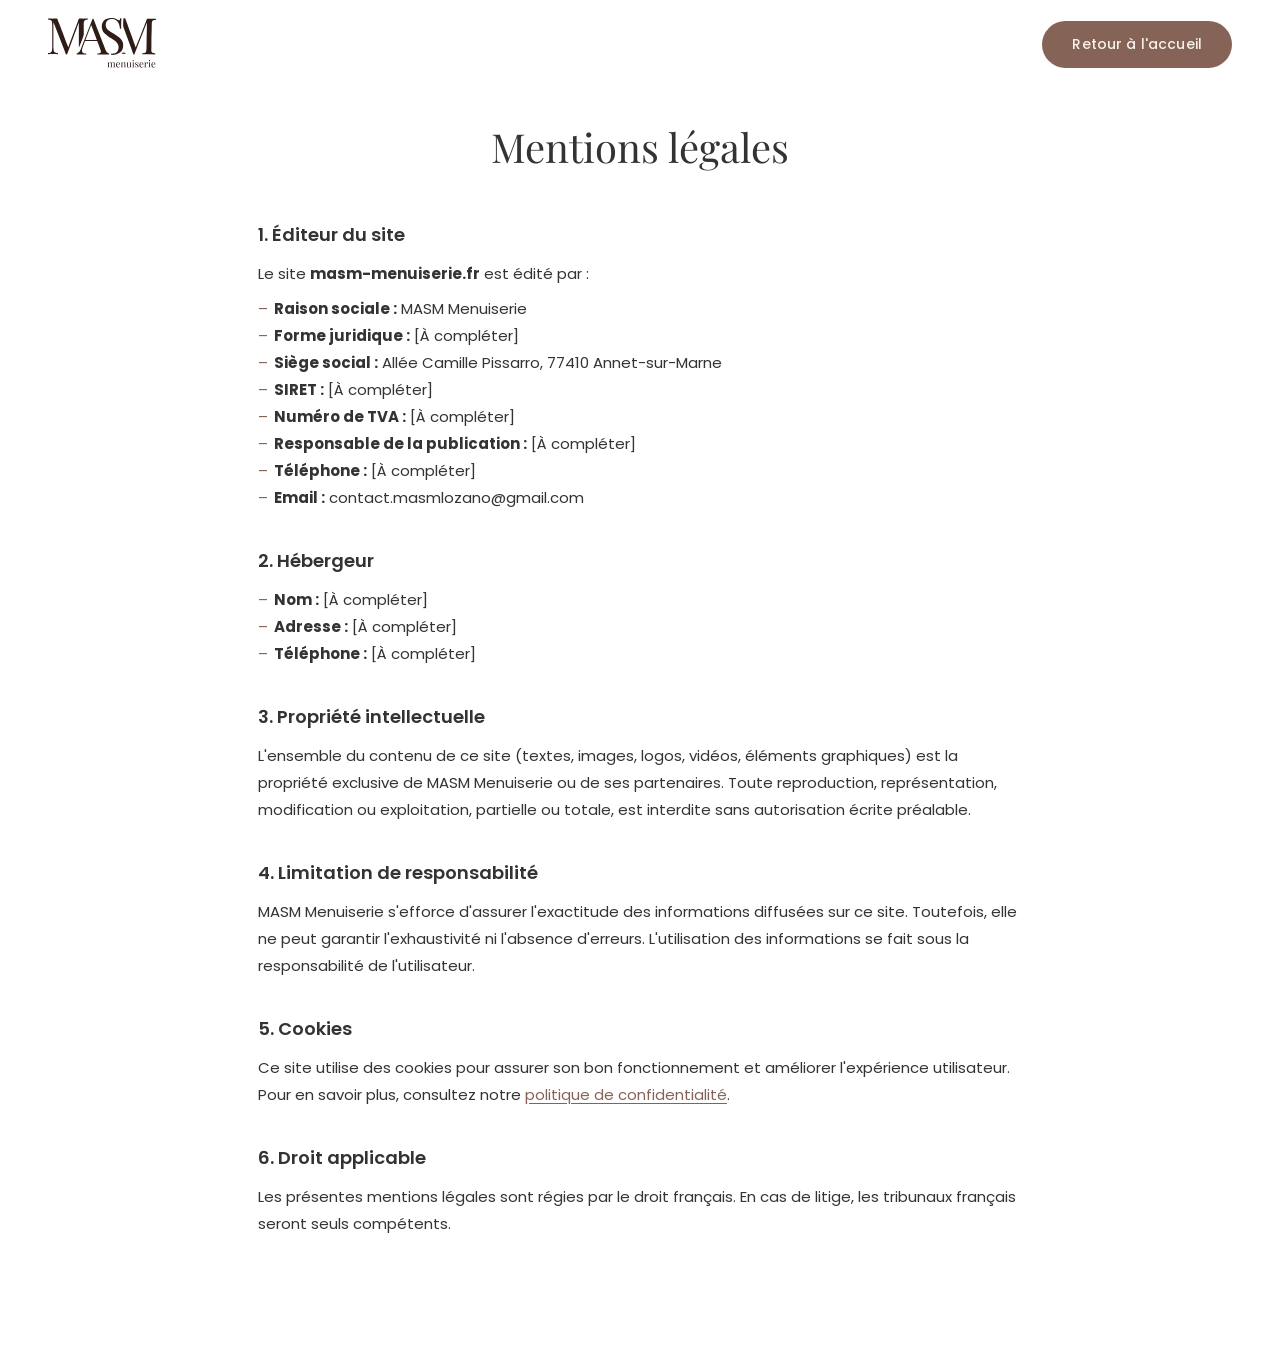
==== commit 18190b5e: "Fix case-sensitive asset paths breaking image loading on Vercel" ====
--- a/mentions-legales.html
+++ b/mentions-legales.html
@@ -15,7 +15,7 @@
   <header class="navbar">
     <nav class="navbar__inner">
       <a href="index.html" class="navbar__logo">
-        <img src="assets/images/logo.png" alt="MASM Menuiserie">
+        <img src="assets/images/logo/Logo-DarkBrown.svg" alt="MASM Menuiserie">
       </a>
       <a href="index.html" class="navbar__cta">Retour à l'accueil</a>
     </nav>
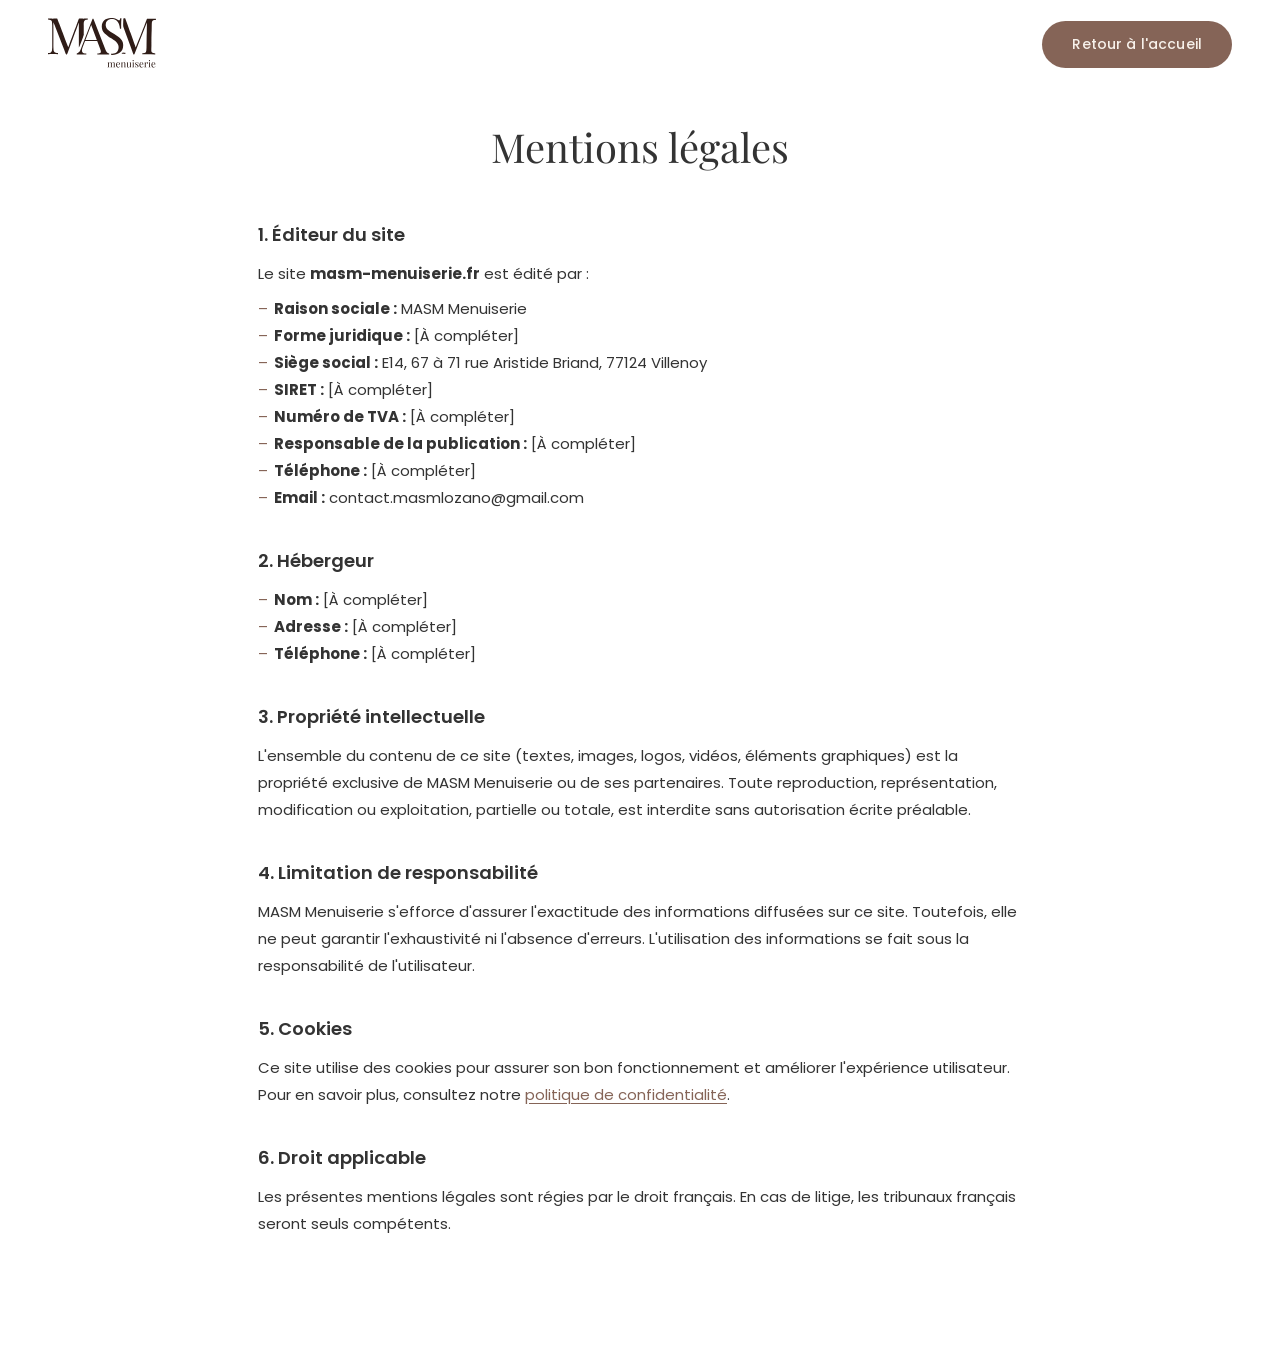
==== commit da78b3c2: "adresse" ====
--- a/mentions-legales.html
+++ b/mentions-legales.html
@@ -4,6 +4,7 @@
   <meta charset="UTF-8">
   <meta name="viewport" content="width=device-width, initial-scale=1.0">
   <title>Mentions légales | MASM Menuiserie</title>
+  <link rel="icon" type="image/svg+xml" href="assets/images/logo/FAVICON.svg?v=2">
   <link rel="preconnect" href="https://fonts.googleapis.com">
   <link rel="preconnect" href="https://fonts.gstatic.com" crossorigin>
   <link href="https://fonts.googleapis.com/css2?family=Poppins:wght@300;400;500;600&family=Playfair+Display:ital,wght@0,400;0,500;0,600;1,400;1,500&display=swap" rel="stylesheet">
@@ -30,7 +31,7 @@
       <ul>
         <li><strong>Raison sociale :</strong> MASM Menuiserie</li>
         <li><strong>Forme juridique :</strong> [À compléter]</li>
-        <li><strong>Siège social :</strong> Allée Camille Pissarro, 77410 Annet-sur-Marne</li>
+        <li><strong>Siège social :</strong> E14, 67 à 71 rue Aristide Briand, 77124 Villenoy</li>
         <li><strong>SIRET :</strong> [À compléter]</li>
         <li><strong>Numéro de TVA :</strong> [À compléter]</li>
         <li><strong>Responsable de la publication :</strong> [À compléter]</li>
--- a/style.css
+++ b/style.css
@@ -353,14 +353,6 @@
   color: #856457 !important;
 }
 
-/* prefers-reduced-motion natif */
-@media (prefers-reduced-motion: reduce) {
-  *, *::before, *::after {
-    animation-duration: 0.01ms !important;
-    transition-duration: 0.01ms !important;
-  }
-}
-
 /* ===== PANNEAU ACCESSIBILITÉ ===== */
 .a11y-widget {
   position: fixed;
@@ -577,8 +569,8 @@
 /* ===== REVEAL ANIMATIONS ===== */
 .reveal {
   opacity: 0;
-  transform: translateY(30px);
-  transition: opacity 1s cubic-bezier(0.25, 0.46, 0.45, 0.94), transform 1s cubic-bezier(0.25, 0.46, 0.45, 0.94);
+  transform: translateY(12px);
+  transition: opacity 1.2s cubic-bezier(0.33, 1, 0.68, 1), transform 1.2s cubic-bezier(0.33, 1, 0.68, 1);
 }
 
 .reveal.visible {
@@ -936,6 +928,10 @@
   transform: translateY(-3px);
   box-shadow: 0 8px 30px rgba(0, 0, 0, 0.08);
 }
+
+.realisations__card.reveal:nth-child(4n+2) { transition-delay: 0.12s; }
+.realisations__card.reveal:nth-child(4n+3) { transition-delay: 0.24s; }
+.realisations__card.reveal:nth-child(4n) { transition-delay: 0.36s; }
 
 .realisations__img {
   aspect-ratio: 4 / 3;
@@ -1208,6 +1204,9 @@
   overflow: hidden;
 }
 
+.methode__card.reveal:nth-child(3n+2) { transition-delay: 0.12s; }
+.methode__card.reveal:nth-child(3n) { transition-delay: 0.24s; }
+
 .methode__img {
   overflow: hidden;
 }
@@ -1504,7 +1503,8 @@
 }
 
 .footer__socials {
-  display: flex;
+  display: grid;
+  grid-template-columns: repeat(2, auto);
   justify-content: center;
   gap: 16px;
 }
